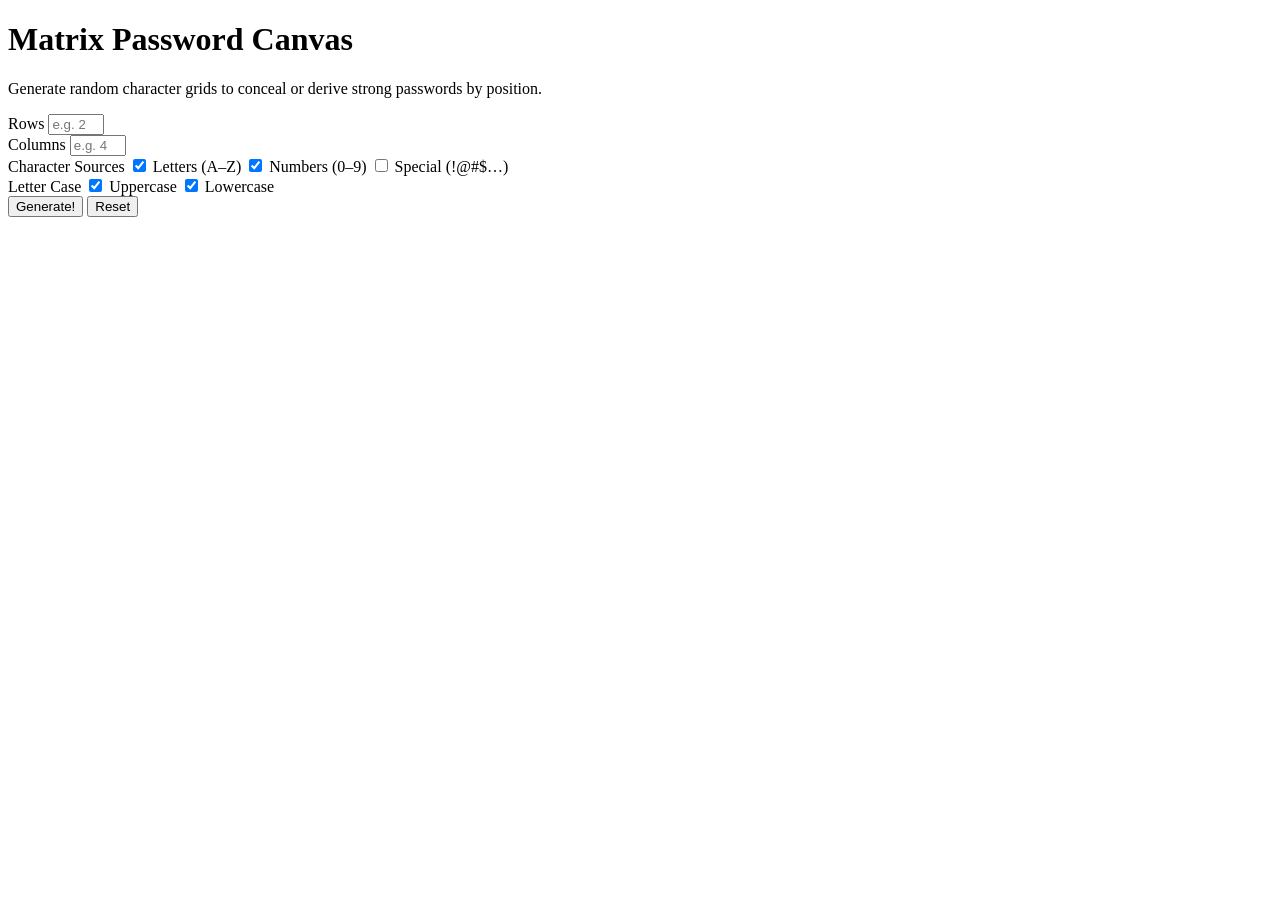
==== docs/index.html @ f005d4e0 "Minor fix" ====
<!DOCTYPE html>
<html lang="en">
<head>
<meta charset="UTF-8" />
<title>Matrix Password Canvas</title>
<meta name="viewport" content="width=device-width,initial-scale=1" />
<link rel="stylesheet" href="style.css" />
<script defer src="script.js"></script>
</head>
<body>
<div class="app">
  <header>
    <h1>Matrix Password Canvas</h1>
    <p class="subtitle">Generate random character grids to conceal or derive strong passwords by position.</p>
  </header>

  <section id="settings" class="panel">
    <form id="matrixForm" autocomplete="off">
      <div class="row duo">
        <div class="field">
          <label for="rows">Rows</label>
          <input type="number" id="rows" name="rows" min="1" max="500" placeholder="e.g. 20" required />
        </div>
        <div class="field">
          <label for="cols">Columns</label>
          <input type="number" id="cols" name="cols" min="1" max="500" placeholder="e.g. 40" required />
        </div>
      </div>

      <div class="row checks">
        <div class="check-group">
          <span class="group-title">Character Sources</span>
          <label><input type="checkbox" id="letters" checked /> Letters (A–Z)</label>
          <label><input type="checkbox" id="numbers" checked /> Numbers (0–9)</label>
          <label><input type="checkbox" id="specials" /> Special (!@#$…)</label>
        </div>
        <div class="check-group">
          <span class="group-title">Letter Case</span>
          <label><input type="checkbox" id="uppercase" checked /> Uppercase</label>
          <label><input type="checkbox" id="lowercase" checked /> Lowercase</label>
        </div>
      </div>

      <div class="actions">
        <button type="submit" id="generateBtn" class="btn generate">Generate!</button>
        <button type="button" id="resetBtn" class="btn reset hidden">Reset</button>
      </div>
    </form>
  </section>

  <main id="outputArea">
    <!-- Generated matrices appear here -->
  </main>

  <footer>
  
  </footer>
</div>
</body>
</html>
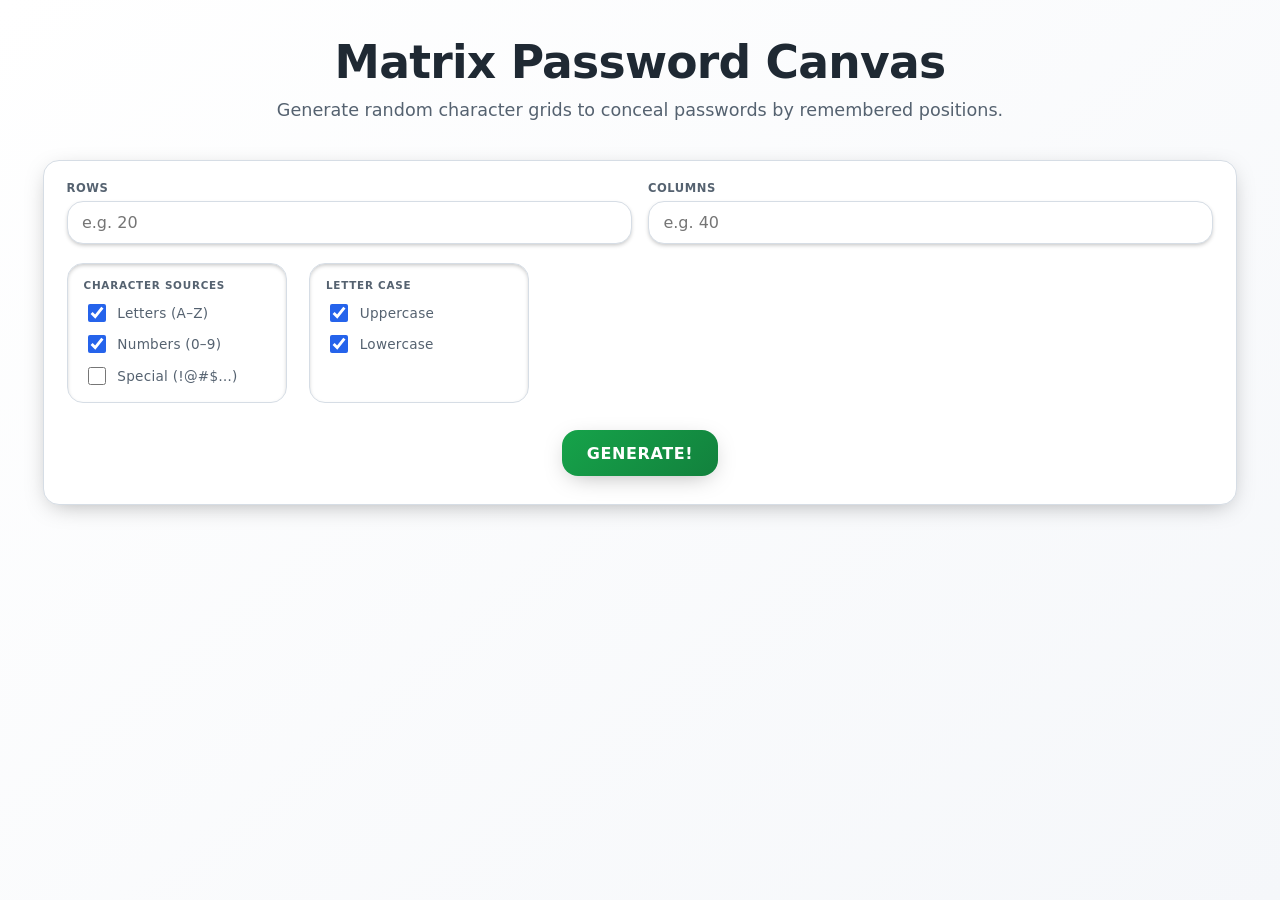
==== commit 95ed0e70: "Removed text" ====
--- a/docs/index.html
+++ b/docs/index.html
@@ -11,7 +11,7 @@
 <div class="app">
   <header>
     <h1>Matrix Password Canvas</h1>
-    <p class="subtitle">Generate random character grids to conceal or derive strong passwords by position.</p>
+    <p class="subtitle">Generate random character grids to conceal passwords by remembered positions.</p>
   </header>
 
   <section id="settings" class="panel">
@@ -48,12 +48,10 @@
     </form>
   </section>
 
-  <main id="outputArea">
-    <!-- Generated matrices appear here -->
-  </main>
+  <main id="outputArea"></main>
 
   <footer>
-  
+    
   </footer>
 </div>
 </body>
--- a/docs/style.css
+++ b/docs/style.css
@@ -0,0 +1,387 @@
+:root {
+  --radius: 16px;
+  --max-width: 1250px;
+  --font: system-ui,-apple-system,"Segoe UI",Roboto,Helvetica,Arial,sans-serif;
+  --mono: ui-monospace,SFMono-Regular,Menlo,Consolas,"Liberation Mono",monospace;
+  --transition: 0.18s ease;
+  --shadow-sm: 0 2px 4px -1px rgba(0,0,0,0.25);
+  --shadow: 0 6px 24px -8px rgba(0,0,0,0.35);
+  --grid-gap: 4px;
+}
+
+@media (prefers-color-scheme: light) {
+  :root {
+    --bg: #f5f7fa;
+    --bg-alt: #ffffff;
+    --panel: #ffffff;
+    --text: #1f2933;
+    --text-dim: #556270;
+    --border: #d6dde5;
+    --accent: #2563eb;
+    --accent-ring: rgba(37,99,235,0.35);
+    --green: #16a34a;
+    --green-hover: #12813d;
+    --orange: #ea580c;
+    --orange-hover: #c94c0a;
+    --grid-bg: #eef2f6;
+    --cell-border: #cfd8e0;
+    --cell-bg: #ffffff;
+    --cell-hover: #2563eb;
+    --danger: #dc2626;
+  }
+}
+
+@media (prefers-color-scheme: dark) {
+  :root {
+    --bg: #12181e;
+    --bg-alt: #1d252c;
+    --panel: #222c34;
+    --text: #e5edf3;
+    --text-dim: #96a9b9;
+    --border: #2e3a46;
+    --accent: #3b82f6;
+    --accent-ring: rgba(59,130,246,0.4);
+    --green: #22c55e;
+    --green-hover: #16a34a;
+    --orange: #f97316;
+    --orange-hover: #ea580c;
+    --grid-bg: #1a2229;
+    --cell-border: #364652;
+    --cell-bg: #1f272e;
+    --cell-hover: #3b82f6;
+    --danger: #ef4444;
+  }
+}
+
+* { box-sizing: border-box; }
+html, body { height: 100%; }
+body {
+  margin: 0;
+  font-family: var(--font);
+  background: linear-gradient(140deg,var(--bg-alt),var(--bg));
+  color: var(--text);
+  -webkit-font-smoothing: antialiased;
+}
+
+.app {
+  max-width: var(--max-width);
+  margin: 0 auto;
+  padding: clamp(1rem,2.2vw,2.3rem);
+  display: flex;
+  flex-direction: column;
+  gap: 1.4rem;
+  min-height: 100dvh;
+}
+
+header {
+  text-align: center;
+  padding: 0.5rem 1rem 1.1rem;
+  border-radius: var(--radius);
+}
+
+h1 {
+  margin: 0;
+  font-size: clamp(2rem,5vw,2.85rem);
+  letter-spacing: -0.75px;
+}
+
+.subtitle {
+  margin: 0.7rem 0 0;
+  font-size: clamp(0.9rem,1.9vw,1.1rem);
+  color: var(--text-dim);
+}
+
+.panel {
+  background: var(--panel);
+  border: 1px solid var(--border);
+  border-radius: var(--radius);
+  padding: 1.2rem 1.4rem 1.7rem;
+  box-shadow: var(--shadow);
+  display: flex;
+  flex-direction: column;
+  gap: 1.2rem;
+}
+
+form { display: flex; flex-direction: column; gap: 1.2rem; }
+
+.row.duo {
+  display: flex;
+  gap: 1rem;
+  flex-wrap: wrap;
+}
+
+.field {
+  flex: 1 1 220px;
+  display: flex;
+  flex-direction: column;
+  gap: 0.4rem;
+}
+
+label {
+  font-size: 0.72rem;
+  font-weight: 600;
+  letter-spacing: 0.55px;
+  text-transform: uppercase;
+  color: var(--text-dim);
+}
+
+input[type="number"] {
+  font: inherit;
+  padding: 0.7rem 0.9rem;
+  border: 1px solid var(--border);
+  border-radius: var(--radius);
+  background: var(--bg-alt);
+  color: var(--text);
+  box-shadow: var(--shadow-sm);
+  outline: none;
+  transition: var(--transition);
+}
+
+input[type="number"]:focus {
+  border-color: var(--accent);
+  box-shadow: 0 0 0 4px var(--accent-ring);
+}
+
+.row.checks {
+  display: flex;
+  flex-wrap: wrap;
+  gap: 1.4rem;
+}
+
+.check-group {
+  display: flex;
+  flex-direction: column;
+  gap: 0.45rem;
+  min-width: 220px;
+  background: var(--bg-alt);
+  border: 1px solid var(--border);
+  border-radius: var(--radius);
+  padding: 0.9rem 1rem;
+  box-shadow: var(--shadow-sm) inset;
+}
+
+.group-title {
+  font-size: 0.65rem;
+  font-weight: 700;
+  text-transform: uppercase;
+  letter-spacing: 0.75px;
+  color: var(--text-dim);
+  margin-bottom: 0.2rem;
+}
+
+.check-group label {
+  font-size: 0.85rem;
+  font-weight: 500;
+  text-transform: none;
+  letter-spacing: 0.25px;
+  display: flex;
+  align-items: center;
+  gap: 0.55rem;
+  cursor: pointer;
+}
+
+.check-group input[type="checkbox"] {
+  width: 18px;
+  height: 18px;
+  accent-color: var(--accent);
+  cursor: pointer;
+}
+
+.actions {
+  display: flex;
+  justify-content: center;
+  gap: 1rem;
+  margin-top: 0.5rem;
+}
+
+.btn {
+  font: inherit;
+  font-weight: 650;
+  letter-spacing: 0.6px;
+  text-transform: uppercase;
+  padding: 0.85rem 1.55rem;
+  border-radius: var(--radius);
+  border: none;
+  cursor: pointer;
+  color: #fff;
+  position: relative;
+  transition: var(--transition);
+  display: inline-flex;
+  align-items: center;
+  gap: 0.55rem;
+  box-shadow: var(--shadow);
+}
+
+.btn.generate { background: linear-gradient(135deg,var(--green),var(--green-hover)); }
+.btn.generate:hover { filter: brightness(1.06); }
+.btn.reset { background: linear-gradient(135deg,var(--orange),var(--orange-hover)); }
+.btn.reset:hover { filter: brightness(1.06); }
+.btn:active { transform: translateY(1px); }
+
+.hidden { display: none !important; }
+
+#outputArea { display: flex; flex-direction: column; gap: 1.3rem; }
+
+.matrix-wrapper {
+  background: var(--panel);
+  border: 1px solid var(--border);
+  border-radius: var(--radius);
+  padding: 1.05rem 1.1rem 1.25rem;
+  box-shadow: var(--shadow);
+  display: flex;
+  flex-direction: column;
+  gap: 0.85rem;
+  animation: fadeIn 0.4s ease;
+}
+
+.matrix-header {
+  display: flex;
+  justify-content: space-between;
+  align-items: flex-start;
+  gap: 0.9rem;
+  flex-wrap: wrap;
+}
+
+.matrix-title {
+  font-size: 1rem;
+  margin: 0;
+  font-weight: 700;
+  letter-spacing: 0.4px;
+  display: flex;
+  align-items: center;
+  gap: 0.6rem;
+}
+
+.badge {
+  background: var(--accent);
+  color: #fff;
+  font-size: 0.65rem;
+  font-weight: 700;
+  padding: 0.25rem 0.7rem;
+  border-radius: 999px;
+  letter-spacing: 0.6px;
+  box-shadow: var(--shadow-sm);
+}
+
+.copy-btn {
+  font: inherit;
+  font-size: 0.72rem;
+  font-weight: 600;
+  text-transform: uppercase;
+  padding: 0.55rem 0.95rem;
+  background: var(--accent);
+  color: #fff;
+  border: none;
+  border-radius: var(--radius);
+  cursor: pointer;
+  letter-spacing: 0.5px;
+  box-shadow: var(--shadow-sm);
+  transition: var(--transition);
+}
+.copy-btn:hover { filter: brightness(1.08); }
+.copy-btn:active { transform: translateY(1px); }
+
+.matrix-meta {
+  font-size: 0.7rem;
+  color: var(--text-dim);
+  letter-spacing: 0.4px;
+  display: flex;
+  gap: 0.75rem;
+  flex-wrap: wrap;
+}
+
+.meta-item {
+  background: var(--bg-alt);
+  padding: 0.35rem 0.75rem;
+  border: 1px solid var(--border);
+  border-radius: 999px;
+  font-weight: 500;
+  font-size: 0.7rem;
+  letter-spacing: 0.3px;
+}
+
+.matrix-scroll {
+  background: var(--grid-bg);
+  border: 1px solid var(--border);
+  border-radius: var(--radius);
+  padding: 0.75rem;
+  position: relative;
+  max-height: 65vh;
+  overflow: auto;
+}
+
+.matrix-grid {
+  display: grid;
+  gap: var(--grid-gap);
+  align-content: start;
+}
+
+.cell {
+  display: flex;
+  align-items: center;
+  justify-content: center;
+  font-family: var(--mono);
+  font-weight: 600;
+  background: var(--cell-bg);
+  border: 1px solid var(--cell-border);
+  border-radius: 6px;
+  line-height: 1;
+  user-select: none;
+  font-size: 0.78rem;
+  width: var(--cell-size);
+  height: var(--cell-size);
+  min-width: var(--cell-size);
+  aspect-ratio: 1 / 1;
+  box-shadow: inset 0 1px 2px rgba(0,0,0,0.15);
+  transition: background 0.15s, color 0.15s;
+}
+
+.cell:hover {
+  background: var(--cell-hover);
+  color: #fff;
+}
+
+.matrix-scroll::-webkit-scrollbar {
+  width: 10px;
+  height: 10px;
+}
+.matrix-scroll::-webkit-scrollbar-track { background: transparent; }
+.matrix-scroll::-webkit-scrollbar-thumb {
+  background: var(--border);
+  border-radius: 999px;
+}
+
+footer {
+  margin-top: auto;
+  font-size: 0.7rem;
+  opacity: 0.65;
+  text-align: center;
+  padding: 1rem 0 0.3rem;
+}
+
+@keyframes fadeIn {
+  from { opacity: 0; transform: translateY(8px); }
+  to { opacity: 1; transform: translateY(0); }
+}
+
+@keyframes shake {
+  0%,100% { transform: translateX(0); }
+  20% { transform: translateX(-6px); }
+  40% { transform: translateX(6px); }
+  60% { transform: translateX(-4px); }
+  80% { transform: translateX(4px); }
+}
+
+input.invalid {
+  animation: shake 0.4s ease;
+  border-color: var(--danger);
+  box-shadow: 0 0 0 4px rgba(220,38,38,0.35);
+}
+
+/* Responsive */
+@media (max-width: 780px) {
+  .row.duo { flex-direction: column; }
+  .check-group { flex: 1 1 100%; }
+  .matrix-header { flex-direction: column; align-items: stretch; }
+  .cell { font-size: 0.68rem; }
+}
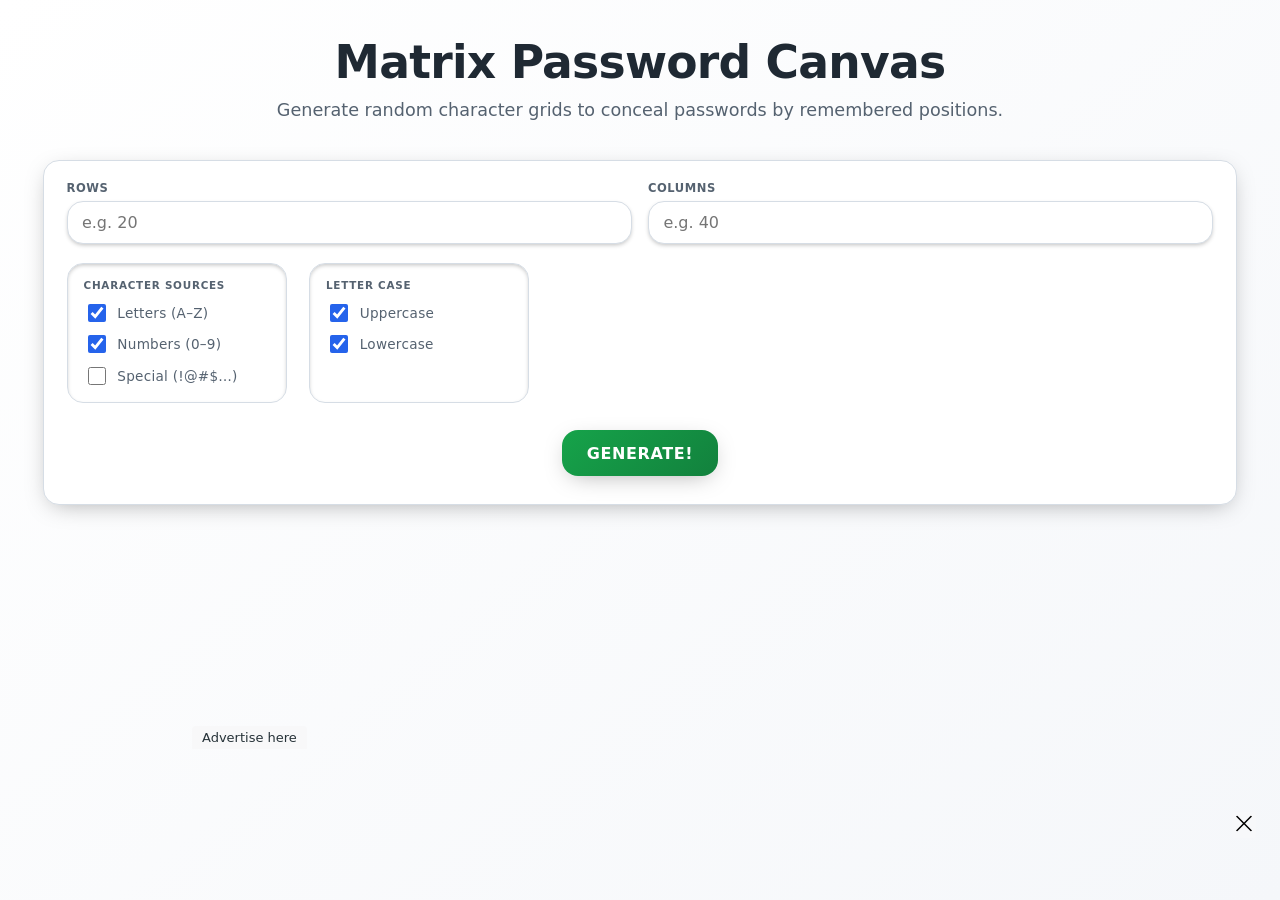
==== commit 570b3ab9: "Add AADS ad unit to index.html" ====
--- a/docs/index.html
+++ b/docs/index.html
@@ -49,10 +49,39 @@
   </section>
 
   <main id="outputArea"></main>
-
-  <footer>
-    
-  </footer>
 </div>
 </body>
-</html>+
+<!-- BEGIN AADS AD UNIT 2433531 -->
+
+<div style="position: absolute; z-index: 99999">
+      <input autocomplete="off" type="checkbox" id="aadsstickymnqi1n9i" hidden />
+      <div style="padding-top: 0; padding-bottom: auto;">
+        <div style="width:100%;height:auto;position:fixed;text-align:center;font-size:0;bottom:0;left:0;right:0;margin:auto">
+          <label for="aadsstickymnqi1n9i" style="top: 50%;transform: translateY(-50%);right:24px;; position: absolute;border-radius: 4px; background: rgba(248, 248, 249, 0.70); padding: 4px;z-index: 99999;cursor:pointer">
+            <svg fill="#000000" height="16px" width="16px" xmlns="http://www.w3.org/2000/svg" viewBox="0 0 490 490">
+              <polygon points="456.851,0 245,212.564 33.149,0 0.708,32.337 212.669,245.004 0.708,457.678 33.149,490 245,277.443 456.851,490 489.292,457.678 277.331,245.004 489.292,32.337 "/>
+            </svg>
+          </label>
+          <div id="frame" style="width: 100%;margin: auto;position: relative; z-index: 99998;">
+                          <div style="width: 70%;margin:auto;text-align:left;position: absolute;left: 0;right: 0; top:-24px">
+                            <a style="display:inline-block;font-size: 13px;color: #263238;padding: 4px 10px;background: #F8F8F9;text-decoration: none; border-radius: 4px 4px 0 0;"
+                              id="frame-link"
+                              target="_blank"
+                              href="https://aads.com/campaigns/new?source_id=2433531&source_type=ad_unit&partner=2433531">
+                              Advertise here
+                            </a>
+                          </div>
+                        <iframe data-aa=2433531 src=//acceptable.a-ads.com/2433531/?size=Adaptive style='border:0; padding:0; width:70%; height:auto; overflow:hidden; margin: auto'></iframe>
+                    </div>
+        </div>
+        <style>
+      #aadsstickymnqi1n9i:checked + div {
+        display: none;
+      }
+    </style>
+    </div></div>
+
+<!-- END AADS AD UNIT 2433531 -->
+  
+</html>
